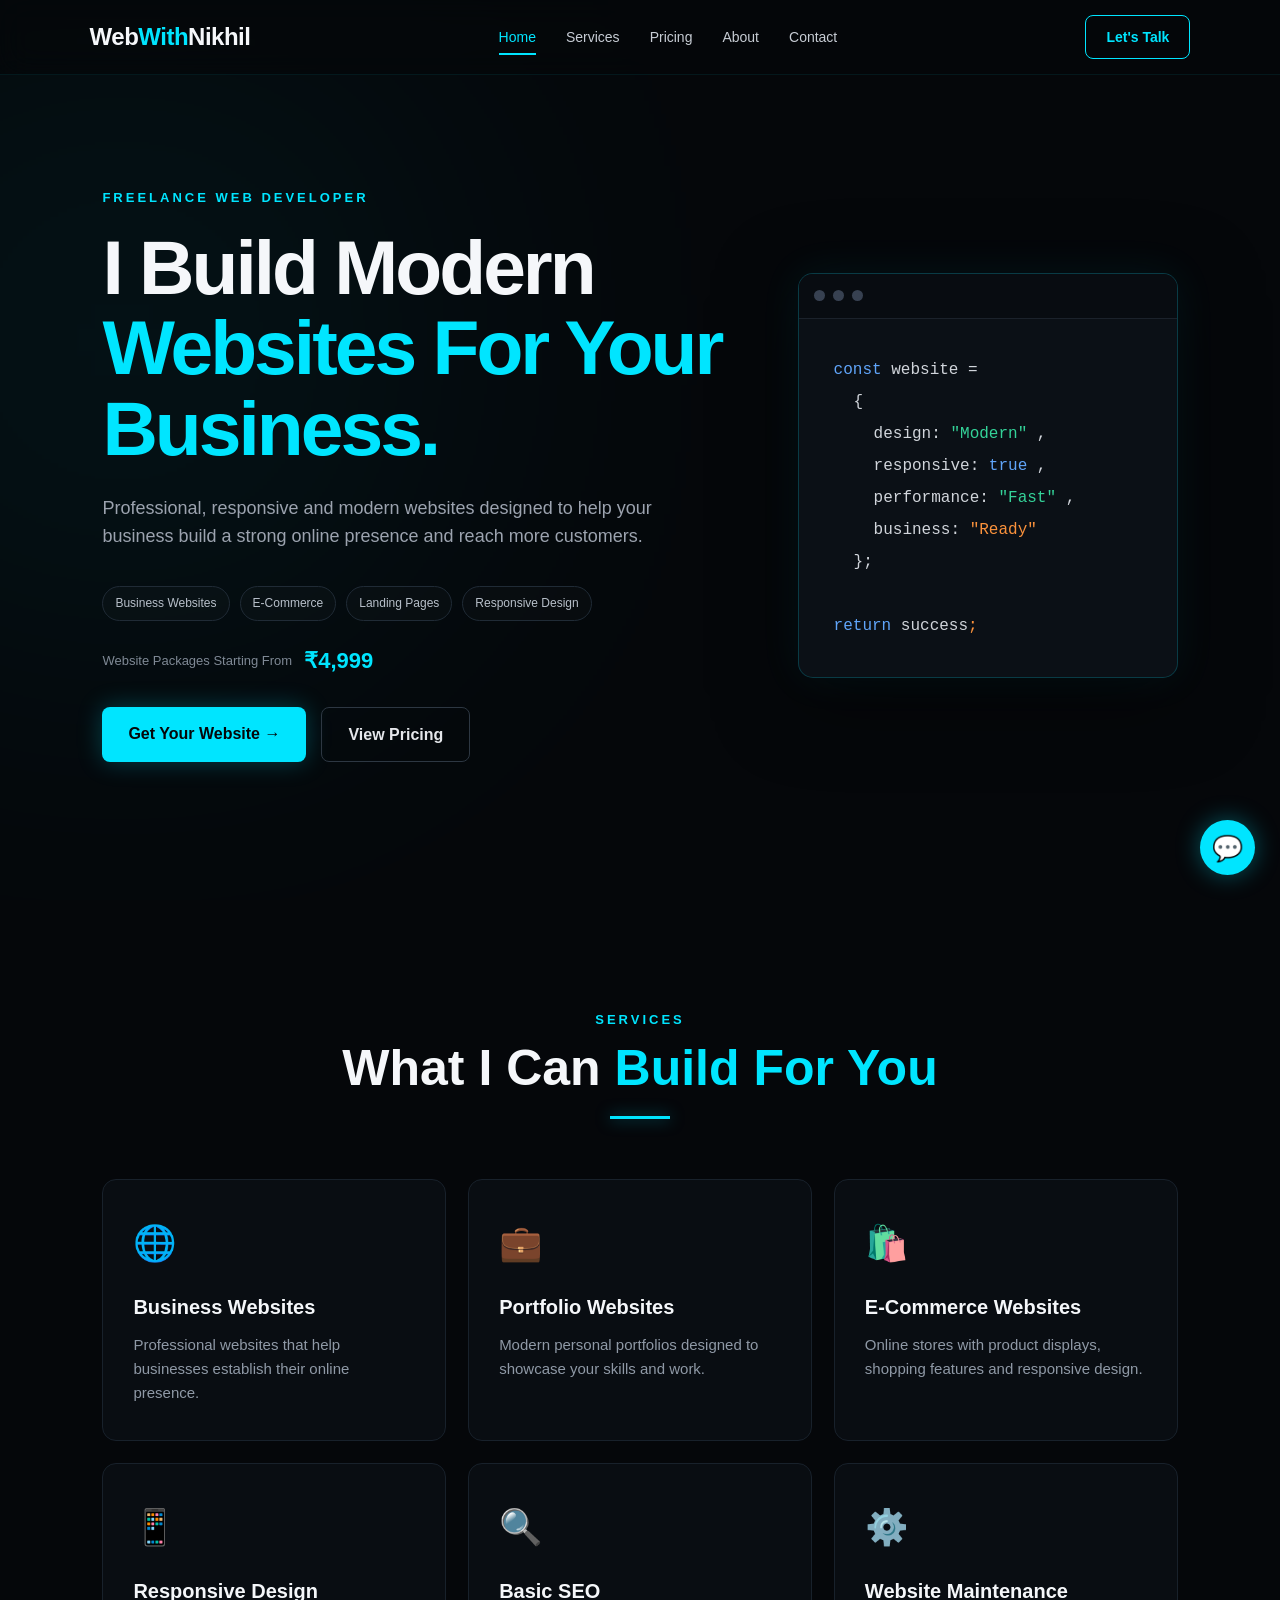
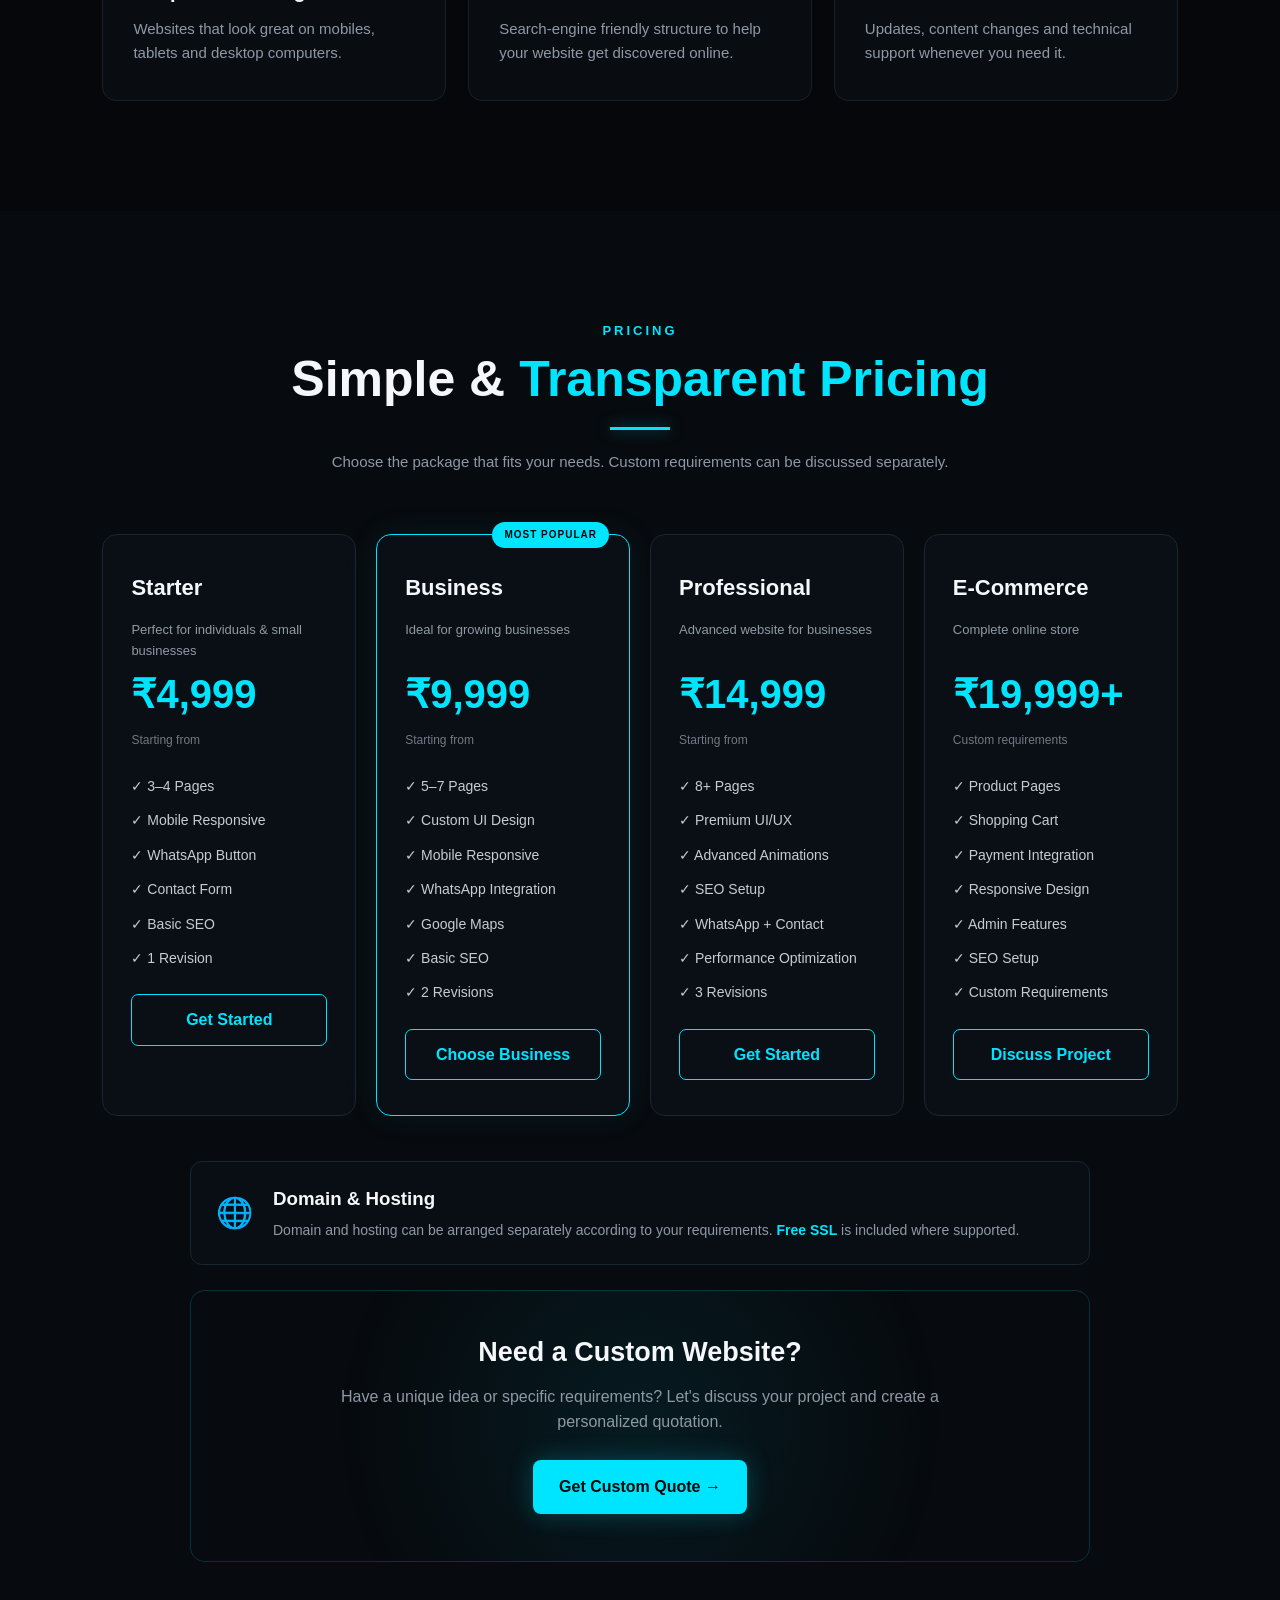
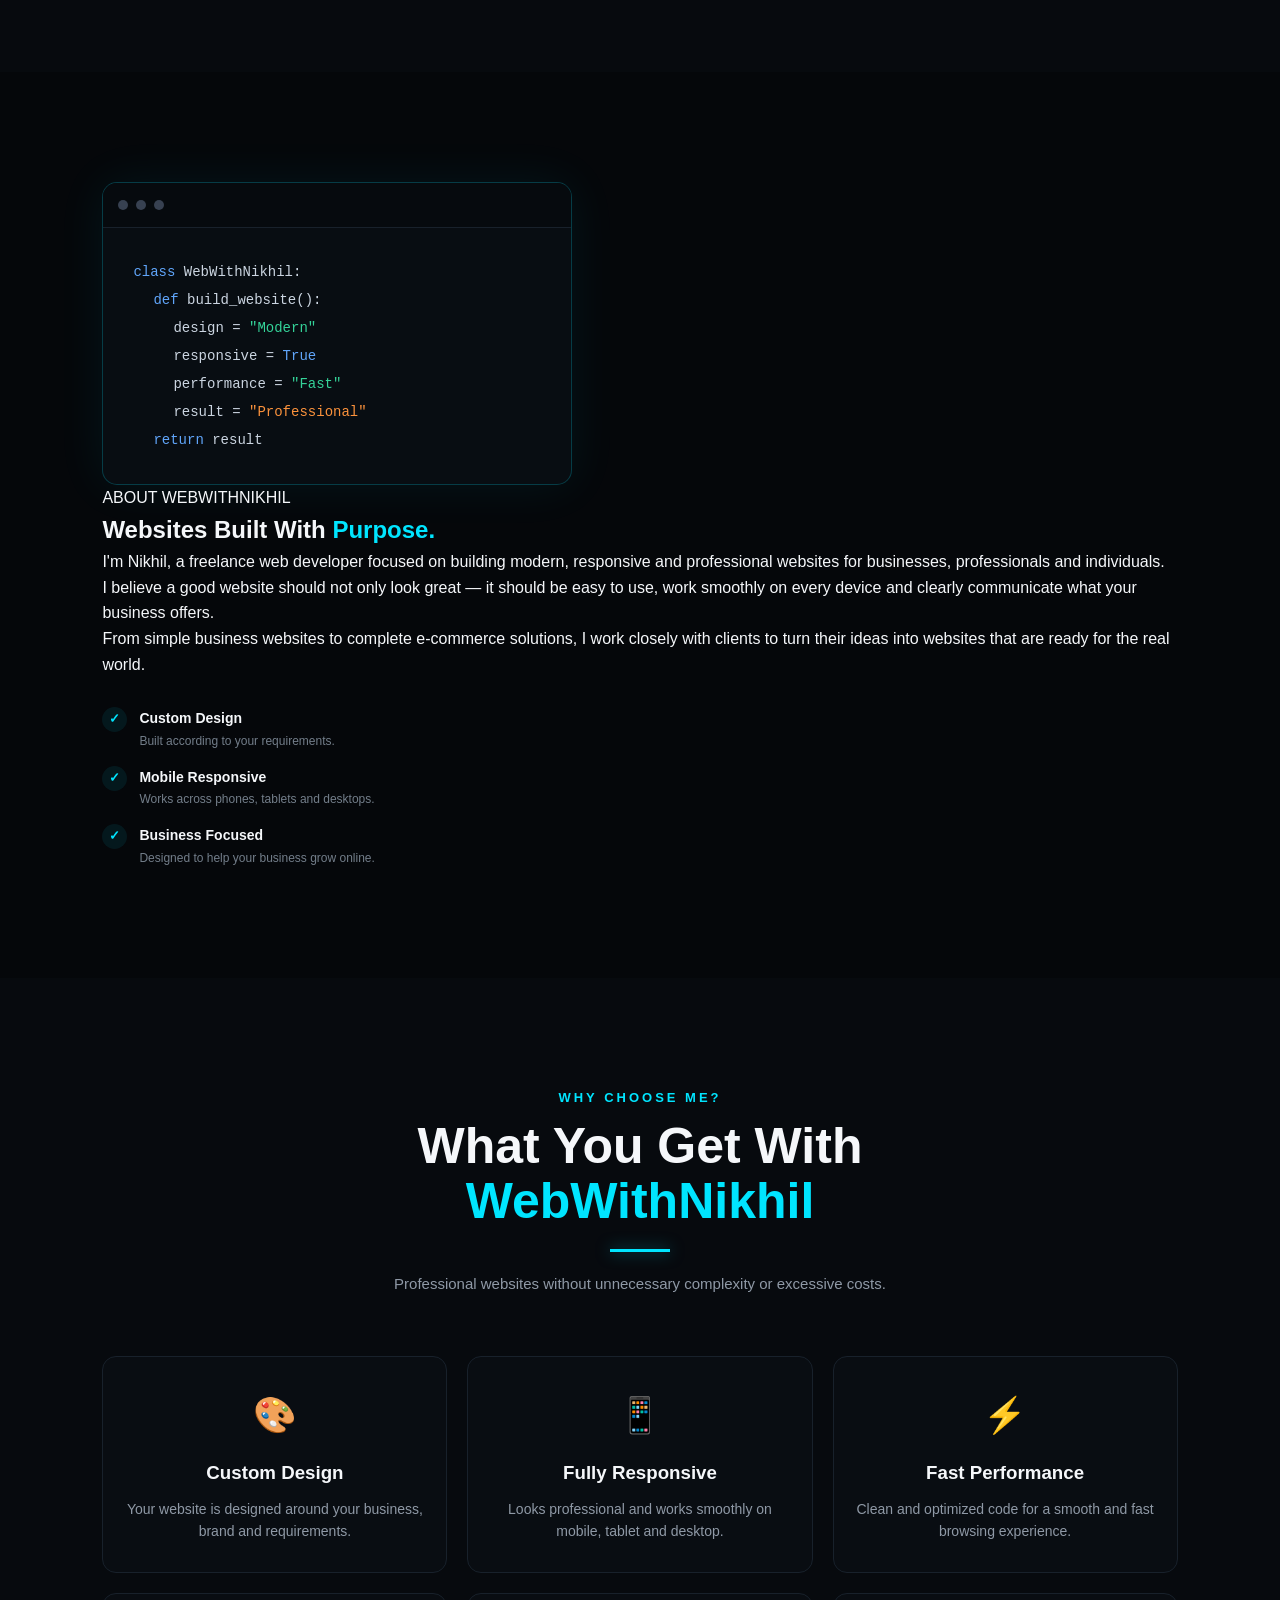
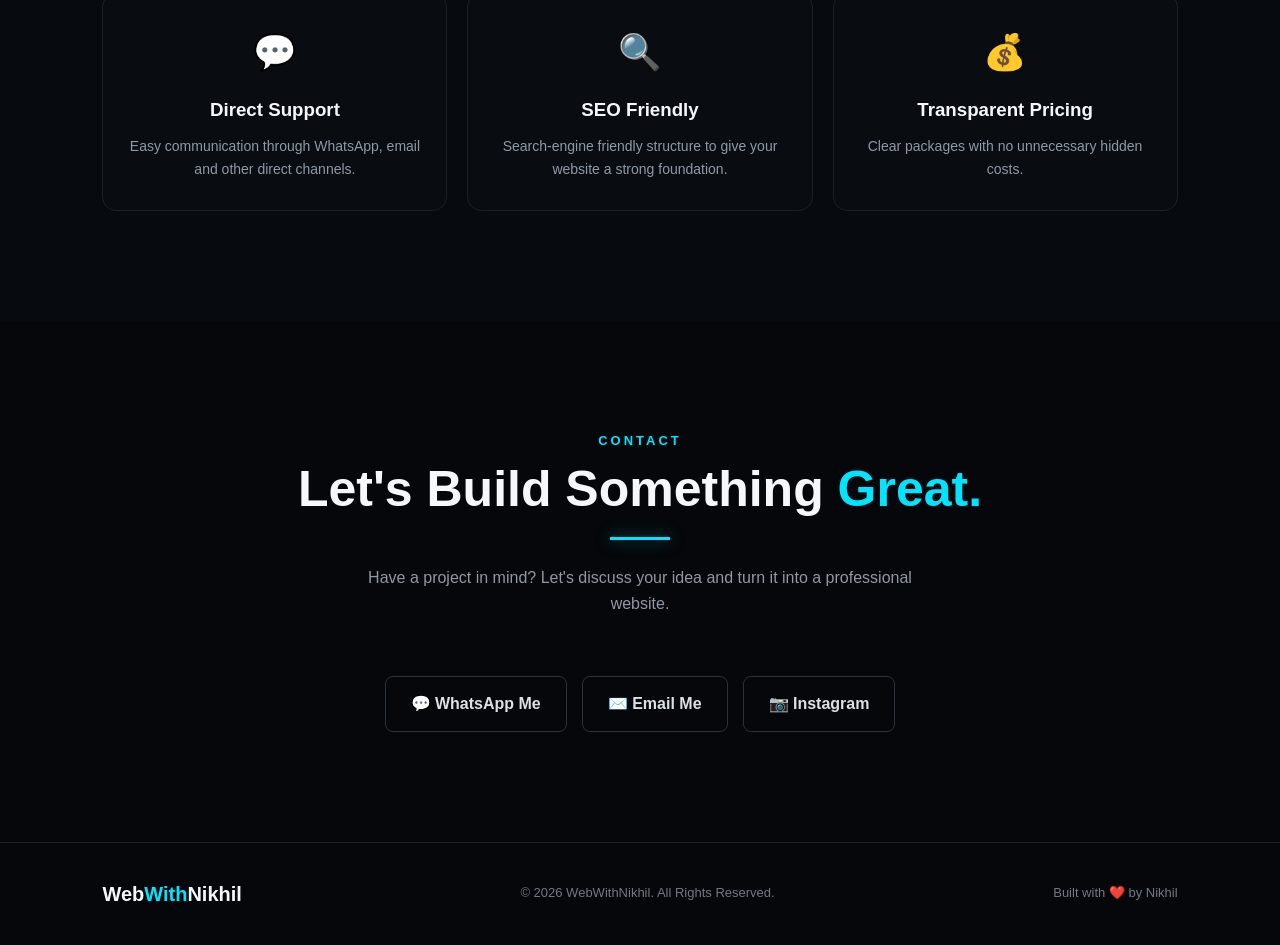
==== WebWithNikhil/index.html @ e2d51fa3 "Add files via upload" ====
<!DOCTYPE html>
<html lang="en">
<head>
    <meta charset="UTF-8">

    <meta name="viewport" content="width=device-width, initial-scale=1.0">

    <meta name="description"
        content="WebWithNikhil - Professional website development services. Modern business websites, landing pages, responsive websites and e-commerce solutions starting from ₹4,999.">

    <meta name="keywords"
        content="WebWithNikhil, web developer, website developer, freelance web developer, website development, business website, responsive website, e-commerce website, landing page">

    <meta name="author" content="Nikhil">

    <meta name="robots" content="index, follow">

    <meta property="og:title"
        content="WebWithNikhil | Professional Website Developer">

    <meta property="og:description"
        content="Modern, responsive and professional websites for businesses and individuals.">

    <meta property="og:type"
        content="website">

    <title>
        WebWithNikhil | Professional Website Developer
    </title>

    <link rel="icon" type="image/png" href="favicon.png">

    <link rel="stylesheet" href="style.css">

</head>

<body>
    <!-- ================= PAGE LOADER ================= -->

    <div class="page-loader" id="pageLoader">

        <div class="loader-content">

            <div class="loader-logo">
                Web<span>With</span>Nikhil
            </div>

            <div class="loader-line">
                <div></div>
            </div>

            <p>
                Building your digital presence...
            </p>

        </div>

    </div>

    <!-- ================= NAVBAR ================= -->

    <header class="navbar">

    <div class="logo">
        Web<span>With</span>Nikhil
    </div>

    <nav>
        <a href="#home">Home</a>
        <a href="#services">Services</a>
        <a href="#pricing">Pricing</a>
        <a href="#about">About</a>
        <a href="#contact">Contact</a>
    </nav>

    <a href="#contact" class="nav-btn">
        Let's Talk
    </a>

    <button class="menu-toggle" id="menuToggle" aria-label="Open Menu">
        ☰
    </button>

</header>


<!-- ================= HOME ================= -->

<section id="home" class="hero">

    <div class="hero-content">

        <p class="small-title">
            FREELANCE WEB DEVELOPER
        </p>

        <h1>
            I Build Modern
            <span>Websites For Your Business.</span>
        </h1>

        <p class="hero-text">
            Professional, responsive and modern websites
            designed to help your business build a strong
            online presence and reach more customers.
        </p>

        <div class="hero-services">

            <span>Business Websites</span>
            <span>E-Commerce</span>
            <span>Landing Pages</span>
            <span>Responsive Design</span>

        </div>

        <div class="hero-price">

            <span>Website Packages Starting From</span>

            <strong>₹4,999</strong>

        </div>

        <div class="hero-buttons">

            <a href="#contact" class="primary-btn">
                Get Your Website →
            </a>

            <a href="#pricing" class="secondary-btn">
                View Pricing
            </a>

        </div>

    </div>


    <!-- Developer Visual -->

    <div class="developer-card">

        <div class="code-header">

            <span></span>
            <span></span>
            <span></span>

        </div>

        <div class="code-content">

            <p>
                <span class="code-blue">const</span>
                website =
            </p>

            <p class="indent">
                {
            </p>

            <p class="indent-2">
                design:
                <span class="code-green">
                    "Modern"
                </span>,
            </p>

            <p class="indent-2">
                responsive:
                <span class="code-blue">
                    true
                </span>,
            </p>

            <p class="indent-2">
                performance:
                <span class="code-green">
                    "Fast"
                </span>,
            </p>

            <p class="indent-2">
                business:
                <span class="code-orange">
                    "Ready"
                </span>
            </p>

            <p class="indent">
                };
            </p>

            <br>

            <p>
                <span class="code-blue">return</span>
                success<span class="code-orange">;</span>
            </p>

        </div>

    </div>

</section>


    <!-- ================= SERVICES ================= -->

    <section id="services" class="section">

        <div class="section-heading">

            <p>SERVICES</p>

            <h2>
                What I Can <span>Build For You</span>
            </h2>

            <div class="line"></div>

        </div>


        <div class="services-grid">

            <div class="service-card">

                <div class="service-icon">🌐</div>

                <h3>Business Websites</h3>

                <p>
                    Professional websites that help
                    businesses establish their online presence.
                </p>

            </div>


            <div class="service-card">

                <div class="service-icon">💼</div>

                <h3>Portfolio Websites</h3>

                <p>
                    Modern personal portfolios designed
                    to showcase your skills and work.
                </p>

            </div>


            <div class="service-card">

                <div class="service-icon">🛍️</div>

                <h3>E-Commerce Websites</h3>

                <p>
                    Online stores with product displays,
                    shopping features and responsive design.
                </p>

            </div>


            <div class="service-card">

                <div class="service-icon">📱</div>

                <h3>Responsive Design</h3>

                <p>
                    Websites that look great on mobiles,
                    tablets and desktop computers.
                </p>

            </div>


            <div class="service-card">

                <div class="service-icon">🔍</div>

                <h3>Basic SEO</h3>

                <p>
                    Search-engine friendly structure to
                    help your website get discovered online.
                </p>

            </div>


            <div class="service-card">

                <div class="service-icon">⚙️</div>

                <h3>Website Maintenance</h3>

                <p>
                    Updates, content changes and technical
                    support whenever you need it.
                </p>

            </div>

        </div>

    </section>


<!-- ================= PRICING ================= -->

<section id="pricing" class="section pricing-section">

    <div class="section-heading">

        <p>PRICING</p>

        <h2>
            Simple & <span>Transparent Pricing</span>
        </h2>

        <div class="line"></div>

        <p class="pricing-intro">
            Choose the package that fits your needs.
            Custom requirements can be discussed separately.
        </p>

    </div>


    <div class="pricing-grid">


        <!-- STARTER -->

        <div class="price-card">

            <h3>Starter</h3>

            <p class="price-tag">
                Perfect for individuals & small businesses
            </p>

            <div class="price">
                ₹4,999
            </div>

            <p class="starting">
                Starting from
            </p>

            <ul>
                <li>✓ 3–4 Pages</li>
                <li>✓ Mobile Responsive</li>
                <li>✓ WhatsApp Button</li>
                <li>✓ Contact Form</li>
                <li>✓ Basic SEO</li>
                <li>✓ 1 Revision</li>
            </ul>

            <a href="#contact" class="price-btn">
                Get Started
            </a>

        </div>


        <!-- BUSINESS -->

        <div class="price-card popular">

            <div class="popular-label">
                MOST POPULAR
            </div>

            <h3>Business</h3>

            <p class="price-tag">
                Ideal for growing businesses
            </p>

            <div class="price">
                ₹9,999
            </div>

            <p class="starting">
                Starting from
            </p>

            <ul>
                <li>✓ 5–7 Pages</li>
                <li>✓ Custom UI Design</li>
                <li>✓ Mobile Responsive</li>
                <li>✓ WhatsApp Integration</li>
                <li>✓ Google Maps</li>
                <li>✓ Basic SEO</li>
                <li>✓ 2 Revisions</li>
            </ul>

            <a href="#contact" class="price-btn">
                Choose Business
            </a>

        </div>


        <!-- PROFESSIONAL -->

        <div class="price-card">

            <h3>Professional</h3>

            <p class="price-tag">
                Advanced website for businesses
            </p>

            <div class="price">
                ₹14,999
            </div>

            <p class="starting">
                Starting from
            </p>

            <ul>
                <li>✓ 8+ Pages</li>
                <li>✓ Premium UI/UX</li>
                <li>✓ Advanced Animations</li>
                <li>✓ SEO Setup</li>
                <li>✓ WhatsApp + Contact</li>
                <li>✓ Performance Optimization</li>
                <li>✓ 3 Revisions</li>
            </ul>

            <a href="#contact" class="price-btn">
                Get Started
            </a>

        </div>


        <!-- E-COMMERCE -->

        <div class="price-card">

            <h3>E-Commerce</h3>

            <p class="price-tag">
                Complete online store
            </p>

            <div class="price">
                ₹19,999+
            </div>

            <p class="starting">
                Custom requirements
            </p>

            <ul>
                <li>✓ Product Pages</li>
                <li>✓ Shopping Cart</li>
                <li>✓ Payment Integration</li>
                <li>✓ Responsive Design</li>
                <li>✓ Admin Features</li>
                <li>✓ SEO Setup</li>
                <li>✓ Custom Requirements</li>
            </ul>

            <a href="#contact" class="price-btn">
                Discuss Project
            </a>

        </div>

    </div>


    <!-- DOMAIN & HOSTING -->

    <div class="pricing-note">

        <div class="pricing-note-icon">
            🌐
        </div>

        <div>

            <h3>Domain & Hosting</h3>

            <p>
                Domain and hosting can be arranged separately
                according to your requirements.
                <strong>Free SSL</strong> is included where supported.
            </p>

        </div>

    </div>


    <!-- CUSTOM PROJECT -->

    <div class="custom-pricing">

        <h3>
            Need a Custom Website?
        </h3>

        <p>
            Have a unique idea or specific requirements?
            Let's discuss your project and create a
            personalized quotation.
        </p>

        <a href="#contact" class="primary-btn">
            Get Custom Quote →
        </a>

    </div>

</section>

    <!-- ================= ABOUT ================= -->

<section id="about" class="section about-section">

    <div class="about-visual">

        <div class="about-code">

            <div class="about-code-top">
                <span></span>
                <span></span>
                <span></span>
            </div>

            <div class="about-code-body">

                <p>
                    <span class="code-blue">class</span>
                    WebWithNikhil:
                </p>

                <p class="indent">
                    <span class="code-blue">def</span>
                    build_website():
                </p>

                <p class="indent-2">
                    design =
                    <span class="code-green">
                        "Modern"
                    </span>
                </p>

                <p class="indent-2">
                    responsive =
                    <span class="code-blue">
                        True
                    </span>
                </p>

                <p class="indent-2">
                    performance =
                    <span class="code-green">
                        "Fast"
                    </span>
                </p>

                <p class="indent-2">
                    result =
                    <span class="code-orange">
                        "Professional"
                    </span>
                </p>

                <p class="indent">
                    <span class="code-blue">return</span>
                    result
                </p>

            </div>

        </div>

    </div>


    <div class="about-content">

        <p class="section-label">
            ABOUT WEBWITHNIKHIL
        </p>

        <h2>
            Websites Built With
            <span>Purpose.</span>
        </h2>

        <p>
            I'm Nikhil, a freelance web developer focused on
            building modern, responsive and professional
            websites for businesses, professionals and
            individuals.
        </p>

        <p>
            I believe a good website should not only look
            great — it should be easy to use, work smoothly
            on every device and clearly communicate what
            your business offers.
        </p>

        <p>
            From simple business websites to complete
            e-commerce solutions, I work closely with clients
            to turn their ideas into websites that are ready
            for the real world.
        </p>


        <div class="about-highlights">

            <div class="highlight-item">
                <span>✓</span>
                <div>
                    <strong>Custom Design</strong>
                    <p>Built according to your requirements.</p>
                </div>
            </div>

            <div class="highlight-item">
                <span>✓</span>
                <div>
                    <strong>Mobile Responsive</strong>
                    <p>Works across phones, tablets and desktops.</p>
                </div>
            </div>

            <div class="highlight-item">
                <span>✓</span>
                <div>
                    <strong>Business Focused</strong>
                    <p>Designed to help your business grow online.</p>
                </div>
            </div>

        </div>

    </div>

</section>


<!-- ================= WHY CHOOSE ME ================= -->

<section class="section why-section">

    <div class="section-heading">

        <p>WHY CHOOSE ME?</p>

        <h2>
            What You Get With
            <span>WebWithNikhil</span>
        </h2>

        <div class="line"></div>

        <p class="pricing-intro">
            Professional websites without unnecessary
            complexity or excessive costs.
        </p>

    </div>


    <div class="why-grid">

        <div class="why-card">

            <span>🎨</span>

            <h3>Custom Design</h3>

            <p>
                Your website is designed around your
                business, brand and requirements.
            </p>

        </div>


        <div class="why-card">

            <span>📱</span>

            <h3>Fully Responsive</h3>

            <p>
                Looks professional and works smoothly
                on mobile, tablet and desktop.
            </p>

        </div>


        <div class="why-card">

            <span>⚡</span>

            <h3>Fast Performance</h3>

            <p>
                Clean and optimized code for a smooth
                and fast browsing experience.
            </p>

        </div>


        <div class="why-card">

            <span>💬</span>

            <h3>Direct Support</h3>

            <p>
                Easy communication through WhatsApp,
                email and other direct channels.
            </p>

        </div>


        <div class="why-card">

            <span>🔍</span>

            <h3>SEO Friendly</h3>

            <p>
                Search-engine friendly structure to
                give your website a strong foundation.
            </p>

        </div>


        <div class="why-card">

            <span>💰</span>

            <h3>Transparent Pricing</h3>

            <p>
                Clear packages with no unnecessary
                hidden costs.
            </p>

        </div>

    </div>

</section>

    <!-- ================= CONTACT ================= -->

    <section id="contact" class="section contact-section">

        <div class="section-heading">

            <p>CONTACT</p>

            <h2>
                Let's Build Something
                <span>Great.</span>
            </h2>

            <div class="line"></div>

            <p class="contact-description">
                Have a project in mind? Let's discuss your idea
                and turn it into a professional website.
            </p>

        </div>


        <div class="contact-buttons">

            <a href="https://wa.me/918660714142?text=Hello%20Nikhil%2C%20I%27m%20interested%20in%20getting%20a%20website.%20I%20would%20like%20to%20discuss%20my%20requirements."
               class="contact-btn whatsapp" 
               target="_blank" 
               rel="noopener noreferrer">
                💬 WhatsApp Me
            </a>

            <a href="mailto:nikilv142@gmail.com" class="contact-btn">
                ✉️ Email Me
            </a>

            <a href="https://instagram.com/im_nikhil_vaishnav_003"
               class="contact-btn"
               target="_blank"
               rel="noopener noreferrer">
                📷 Instagram
            </a>

        </div>

    </section>


    <!-- ================= FOOTER ================= -->

    <footer>

        <div class="footer-logo">
            Web<span>With</span>Nikhil
        </div>

        <p>
            © 2026 WebWithNikhil. All Rights Reserved.
        </p>

        <p>
            Built with ❤️ by Nikhil
        </p>

    </footer>


    <script src="script.js"></script>
    <!-- ================= FLOATING WHATSAPP ================= -->

    <a
        href="https://wa.me/918660714142"
        class="floating-whatsapp"
        target="_blank"
        rel="noopener noreferrer"
        aria-label="Chat on WhatsApp"
    >
        💬
    </a>

    <!-- ================= SCROLL TO TOP ================= -->

    <button
        id="scrollTop"
        class="scroll-top"
        aria-label="Scroll to top"
    >
        ↑
    </button>

</body>
</html>
---- WebWithNikhil/style.css ----
/* =========================
   RESET
========================= */

* {
    margin: 0;
    padding: 0;
    box-sizing: border-box;
}

html {
    scroll-behavior: smooth;
}

body {
    font-family: "Segoe UI", Arial, sans-serif;
    background: #05070a;
    color: #f5f7fa;
    line-height: 1.6;
    overflow-x: hidden;
}

a {
    text-decoration: none;
    color: inherit;
}

span {
    color: #00e5ff;
}


/* =========================
   NAVBAR
========================= */

.navbar {
    position: fixed;
    top: 0;
    left: 0;
    width: 100%;
    height: 75px;

    display: flex;
    align-items: center;
    justify-content: space-between;

    padding: 0 7%;

    background: rgba(5, 7, 10, 0.75);
    backdrop-filter: blur(15px);

    border-bottom: 1px solid rgba(0, 229, 255, 0.08);

    z-index: 1000;
}

.logo {
    font-size: 24px;
    font-weight: 800;
    letter-spacing: -0.5px;
}

.logo span {
    color: #00e5ff;
}

.navbar nav {
    display: flex;
    gap: 30px;
}

.navbar nav a {
    position: relative;
    font-size: 14px;
    color: #c7ccd4;
    transition: 0.3s ease;
}

.navbar nav a:hover {
    color: #00e5ff;
}

.navbar nav a::after {
    content: "";
    position: absolute;
    left: 0;
    bottom: -7px;
    width: 0;
    height: 2px;
    background: #00e5ff;
    transition: 0.3s ease;
}

.navbar nav a:hover::after {
    width: 100%;
}

.nav-btn {
    padding: 10px 20px;

    border: 1px solid #00e5ff;
    border-radius: 8px;

    color: #00e5ff;

    font-size: 14px;
    font-weight: 600;

    transition: 0.3s ease;
}

.nav-btn:hover {
    background: #00e5ff;
    color: #05070a;

    box-shadow: 0 0 25px rgba(0, 229, 255, 0.4);
}


/* =========================
   HERO
========================= */

.hero {
    min-height: 100vh;

    display: flex;
    align-items: center;
    justify-content: space-between;

    gap: 60px;

    padding: 130px 8% 80px;

    position: relative;

    overflow: hidden;
}

.hero::before {
    content: "";

    position: absolute;

    width: 500px;
    height: 500px;

    background: #00e5ff;

    filter: blur(180px);

    opacity: 0.08;

    top: 10%;
    left: -10%;
}

.hero-content {
    max-width: 650px;

    position: relative;
    z-index: 2;

    animation: heroText 1s ease forwards;
}

.small-title {
    color: #00e5ff;

    font-size: 13px;
    font-weight: 700;

    letter-spacing: 3px;

    margin-bottom: 18px;
}

.hero h1 {
    font-size: clamp(45px, 6vw, 78px);

    line-height: 1.05;

    font-weight: 800;

    letter-spacing: -3px;

    margin-bottom: 25px;
}

.hero h1 span {
    display: block;
}

.hero-text {
    color: #9ca3af;

    font-size: 18px;

    max-width: 580px;

    margin-bottom: 35px;
}

.hero-buttons {
    display: flex;
    gap: 15px;
    flex-wrap: wrap;
}

.primary-btn,
.secondary-btn {
    padding: 14px 26px;

    border-radius: 8px;

    font-weight: 700;

    transition: 0.3s ease;
}

.primary-btn {
    background: #00e5ff;
    color: #05070a;

    box-shadow: 0 0 25px rgba(0, 229, 255, 0.25);
}

.primary-btn:hover {
    transform: translateY(-3px);

    box-shadow: 0 0 35px rgba(0, 229, 255, 0.5);
}

.secondary-btn {
    border: 1px solid #2d3742;

    color: #e5e7eb;
}

.secondary-btn:hover {
    border-color: #00e5ff;
    color: #00e5ff;

    transform: translateY(-3px);
}


/* =========================
   DEVELOPER CARD
========================= */

.developer-card {
    width: 450px;
    min-width: 380px;

    background: #0b1016;

    border: 1px solid rgba(0, 229, 255, 0.2);

    border-radius: 15px;

    overflow: hidden;

    box-shadow:
        0 20px 80px rgba(0, 0, 0, 0.5),
        0 0 40px rgba(0, 229, 255, 0.08);

    animation: floating 4s ease-in-out infinite;
}

.code-header {
    height: 45px;

    display: flex;
    align-items: center;

    gap: 8px;

    padding: 0 15px;

    background: #080c11;

    border-bottom: 1px solid #1b222b;
}

.code-header span {
    width: 11px;
    height: 11px;

    border-radius: 50%;

    background: #374151;
}

.code-content {
    padding: 35px;

    font-family: Consolas, monospace;

    font-size: 16px;

    color: #d1d5db;

    line-height: 2;
}

.code-blue {
    color: #60a5fa;
}

.code-green {
    color: #34d399;
}

.code-orange {
    color: #fb923c;
}

.indent {
    padding-left: 20px;
}

.indent-2 {
    padding-left: 40px;
}


/* =========================
   SECTIONS
========================= */

.section {
    padding: 110px 8%;
}

.section-heading {
    text-align: center;

    max-width: 750px;

    margin: 0 auto 60px;
}

.section-heading > p:first-child {
    color: #00e5ff;

    font-size: 13px;

    font-weight: 700;

    letter-spacing: 3px;

    margin-bottom: 10px;
}

.section-heading h2 {
    font-size: clamp(32px, 5vw, 50px);

    line-height: 1.1;

    margin-bottom: 20px;
}

.line {
    width: 60px;
    height: 3px;

    background: #00e5ff;

    margin: auto;

    box-shadow: 0 0 15px rgba(0, 229, 255, 0.5);
}


/* =========================
   SERVICES
========================= */

.services-grid {
    display: grid;

    grid-template-columns: repeat(3, 1fr);

    gap: 22px;

    max-width: 1200px;

    margin: auto;
}

.service-card {
    padding: 35px 30px;

    background: #090d12;

    border: 1px solid #18212b;

    border-radius: 14px;

    transition: 0.4s ease;

    position: relative;

    overflow: hidden;
}

.service-card::before {
    content: "";

    position: absolute;

    top: 0;
    left: 0;

    width: 100%;
    height: 2px;

    background: #00e5ff;

    transform: scaleX(0);

    transform-origin: left;

    transition: 0.4s ease;
}

.service-card:hover {
    transform: translateY(-8px);

    border-color: rgba(0, 229, 255, 0.35);

    box-shadow: 0 20px 50px rgba(0, 0, 0, 0.35);
}

.service-card:hover::before {
    transform: scaleX(1);
}

.service-icon {
    font-size: 35px;

    margin-bottom: 20px;
}

.service-card h3 {
    font-size: 20px;

    margin-bottom: 10px;
}

.service-card p {
    color: #8f99a6;

    font-size: 15px;
}


/* =========================
   PRICING
========================= */

.pricing-section {
    background: #070a0e;
}

.pricing-grid {
    max-width: 1250px;

    margin: auto;

    display: grid;

    grid-template-columns: repeat(4, 1fr);

    gap: 20px;
}

.price-card {
    background: #0a0f15;

    border: 1px solid #1b2631;

    border-radius: 15px;

    padding: 35px 28px;

    position: relative;

    transition: 0.4s ease;
}

.price-card:hover {
    transform: translateY(-8px);

    border-color: rgba(0, 229, 255, 0.4);

    box-shadow: 0 20px 50px rgba(0, 0, 0, 0.35);
}

.price-card h3 {
    font-size: 22px;

    margin-bottom: 15px;
}

.price {
    font-size: 40px;

    font-weight: 800;

    color: #00e5ff;

    margin-bottom: 10px;
}

.price-description {
    color: #8f99a6;

    font-size: 14px;

    min-height: 65px;
}

.price-card ul {
    list-style: none;

    margin: 25px 0;
}

.price-card li {
    color: #c6ccd4;

    font-size: 14px;

    margin-bottom: 12px;
}

.price-btn {
    display: block;

    text-align: center;

    padding: 12px;

    border: 1px solid #00e5ff;

    border-radius: 7px;

    color: #00e5ff;

    font-weight: 700;

    transition: 0.3s ease;
}

.price-btn:hover {
    background: #00e5ff;

    color: #05070a;
}

.popular {
    border-color: #00e5ff;

    transform: translateY(-10px);

    box-shadow: 0 0 35px rgba(0, 229, 255, 0.08);
}

.popular:hover {
    transform: translateY(-15px);
}

.popular-label {
    position: absolute;

    top: 0;
    right: 20px;

    transform: translateY(-50%);

    padding: 5px 12px;

    background: #00e5ff;

    color: #05070a;

    font-size: 10px;

    font-weight: 800;

    border-radius: 20px;

    letter-spacing: 1px;
}

/* =========================
   ABOUT UPGRADE
========================= */

.about-code {
    padding: 0;

    width: 100%;
    max-width: 470px;

    overflow: hidden;

    border: 1px solid rgba(0, 229, 255, 0.22);

    border-radius: 15px;

    background: #080d12;

    box-shadow:
        0 0 50px rgba(0, 229, 255, 0.07);

    animation: floating 4s ease-in-out infinite;
}

.about-code-top {
    height: 45px;

    display: flex;

    align-items: center;

    gap: 8px;

    padding: 0 15px;

    background: #060a0e;

    border-bottom: 1px solid #18212b;
}

.about-code-top span {
    width: 10px;
    height: 10px;

    border-radius: 50%;

    background: #374151;
}

.about-code-body {
    padding: 30px;

    font-family: Consolas, monospace;

    font-size: 14px;

    color: #cbd5e1;

    line-height: 2;
}

.about-highlights {
    display: flex;

    flex-direction: column;

    gap: 15px;

    margin-top: 30px;
}

.highlight-item {
    display: flex;

    align-items: flex-start;

    gap: 12px;
}

.highlight-item > span {
    width: 25px;
    height: 25px;

    display: flex;

    align-items: center;
    justify-content: center;

    flex-shrink: 0;

    border-radius: 50%;

    background: rgba(0, 229, 255, 0.08);

    color: #00e5ff;

    font-size: 13px;

    font-weight: 800;
}

.highlight-item strong {
    display: block;

    font-size: 14px;

    margin-bottom: 2px;
}

.highlight-item p {
    color: #737e8a;

    font-size: 12px;
}

/* =========================
   WHY CHOOSE ME
========================= */

.why-section {
    background: #070a0e;
}

.why-grid {
    max-width: 1100px;

    margin: auto;

    display: grid;

    grid-template-columns: repeat(3, 1fr);

    gap: 20px;
}

.why-card {
    text-align: center;

    padding: 30px 20px;

    border: 1px solid #18212b;

    border-radius: 14px;

    background: #090d12;

    transition: 0.3s ease;
}

.why-card:hover {
    transform: translateY(-6px);

    border-color: rgba(0, 229, 255, 0.35);
}

.why-card > span {
    display: block;

    font-size: 35px;

    margin-bottom: 15px;
}

.why-card h3 {
    margin-bottom: 10px;
}

.why-card p {
    color: #8f99a6;

    font-size: 14px;
}


/* =========================
   CONTACT
========================= */

.contact-section {
    text-align: center;
}

.contact-description {
    color: #8f99a6;

    max-width: 600px;

    margin: 25px auto 0;
}

.contact-buttons {
    display: flex;

    justify-content: center;

    gap: 15px;

    flex-wrap: wrap;

    margin-top: 40px;
}

.contact-btn {
    padding: 14px 25px;

    border: 1px solid #27323e;

    border-radius: 8px;

    color: #dce1e7;

    font-weight: 600;

    transition: 0.3s ease;
}

.contact-btn:hover {
    border-color: #00e5ff;

    color: #00e5ff;

    transform: translateY(-3px);
}

.contact-btn.whatsapp:hover {
    box-shadow: 0 0 25px rgba(0, 229, 255, 0.2);
}


/* =========================
   FOOTER
========================= */

footer {
    padding: 35px 8%;

    border-top: 1px solid #18212b;

    display: flex;

    align-items: center;

    justify-content: space-between;

    gap: 20px;

    flex-wrap: wrap;

    color: #707985;

    font-size: 13px;
}

.footer-logo {
    font-size: 20px;

    font-weight: 800;

    color: #f5f7fa;
}

.footer-logo span {
    color: #00e5ff;
}


/* =========================
   ANIMATIONS
========================= */

@keyframes heroText {

    from {
        opacity: 0;
        transform: translateY(30px);
    }

    to {
        opacity: 1;
        transform: translateY(0);
    }
}

@keyframes floating {

    0%,
    100% {
        transform: translateY(0);
    }

    50% {
        transform: translateY(-10px);
    }
}


/* =========================
   RESPONSIVE
========================= */

@media (max-width: 1100px) {

    .navbar {
        padding: 0 4%;
    }

    .hero {
        padding-left: 5%;
        padding-right: 5%;
    }

    .developer-card {
        width: 400px;
        min-width: 350px;
    }

    .pricing-grid {
        grid-template-columns: repeat(2, 1fr);
    }

    .why-grid {
        grid-template-columns: repeat(2, 1fr);
    }
}


@media (max-width: 850px) {

    .navbar nav {
        display: none;
    }

    .hero {
        flex-direction: column;

        text-align: center;

        padding-top: 130px;
    }

    .hero-content {
        max-width: 800px;
    }

    .hero-buttons {
        justify-content: center;
    }

    .developer-card {
        width: 100%;
        max-width: 500px;
        min-width: 0;
    }

    .services-grid {
        grid-template-columns: repeat(2, 1fr);
    }

    .portfolio-grid {
        grid-template-columns: 1fr;
        max-width: 600px;
    }

    .about-section {
        grid-template-columns: 1fr;

        gap: 40px;

        text-align: center;
    }

    .about-stats {
        justify-content: center;
    }
}


@media (max-width: 600px) {

    .navbar {
        height: 65px;
    }
    .pricing-note {
        align-items: flex-start;
    }

    .pricing-note-icon {
        font-size: 25px;
    }

    .custom-pricing {
        padding: 30px 20px;
    }

    .logo {
        font-size: 20px;
    }

    .nav-btn {
        padding: 8px 13px;

        font-size: 12px;
    }

    .hero {
        padding-top: 110px;
    }

    .hero h1 {
        font-size: 43px;

        letter-spacing: -2px;
    }

    .hero-text {
        font-size: 16px;
    }

    .developer-card {
        max-width: 100%;
    }

    .code-content {
        padding: 25px 15px;

        font-size: 13px;
    }

    .services-grid {
        grid-template-columns: 1fr;
    }

    .pricing-grid {
        grid-template-columns: 1fr;
    }

    .popular {
        transform: none;
    }

    .popular:hover {
        transform: translateY(-8px);
    }

    .why-grid {
        grid-template-columns: 1fr;
    }

    .section {
        padding: 80px 5%;
    }

    .about-stats {
        gap: 25px;
    }

    .about-code {
        font-size: 18px;
    }

    footer {
        justify-content: center;

        text-align: center;
    }
}
/* =========================
   JAVASCRIPT ANIMATIONS
========================= */

.reveal {
    opacity: 0;
    transform: translateY(40px);
    transition:
        opacity 0.8s ease,
        transform 0.8s ease;
}

.reveal.show {
    opacity: 1;
    transform: translateY(0);
}


/* Navbar Scroll */

.navbar.scrolled {
    background: rgba(5, 7, 10, 0.95);

    box-shadow:
        0 10px 30px rgba(0, 0, 0, 0.3);

    border-bottom-color:
        rgba(0, 229, 255, 0.15);
}


/* Active Navigation */

.navbar nav a.active {
    color: #00e5ff;
}

.navbar nav a.active::after {
    width: 100%;
}


/* Ripple */

.primary-btn,
.secondary-btn,
.nav-btn,
.price-btn,
.contact-btn {
    position: relative;
    overflow: hidden;
}

.ripple {
    position: absolute;

    width: 10px;
    height: 10px;

    background: rgba(255, 255, 255, 0.35);

    border-radius: 50%;

    transform: translate(-50%, -50%);

    animation: rippleEffect 0.6s linear;

    pointer-events: none;
}

@keyframes rippleEffect {

    from {
        width: 10px;
        height: 10px;
        opacity: 0.8;
    }

    to {
        width: 400px;
        height: 400px;
        opacity: 0;
    }

}


/* Mobile Animation Optimization */

@media (prefers-reduced-motion: reduce) {

    * {
        animation-duration: 0.01ms !important;
        transition-duration: 0.01ms !important;
    }

}
/* =========================
   MOBILE MENU BUTTON
========================= */

.menu-toggle {
    display: none;

    background: transparent;
    border: none;

    color: #00e5ff;

    font-size: 28px;

    cursor: pointer;

    padding: 5px;

    transition: 0.3s ease;
}

.menu-toggle:hover {
    transform: scale(1.1);
}


/* =========================
   MOBILE NAVIGATION
========================= */

@media (max-width: 850px) {

    .navbar {
        position: fixed;
    }

    .menu-toggle {
        display: block;

        order: 3;
    }

    .navbar nav {
        position: absolute;

        top: 75px;
        left: 5%;

        width: 90%;

        display: flex;

        flex-direction: column;

        gap: 0;

        padding: 10px;

        background: rgba(9, 13, 18, 0.98);

        border: 1px solid rgba(0, 229, 255, 0.15);

        border-radius: 12px;

        backdrop-filter: blur(20px);

        box-shadow:
            0 20px 50px rgba(0, 0, 0, 0.5);

        opacity: 0;

        visibility: hidden;

        transform: translateY(-15px);

        transition:
            opacity 0.3s ease,
            transform 0.3s ease,
            visibility 0.3s ease;
    }


    .navbar nav.active {
        opacity: 1;

        visibility: visible;

        transform: translateY(0);
    }


    .navbar nav a {
        padding: 15px;

        width: 100%;

        border-radius: 8px;

        font-size: 15px;
    }


    .navbar nav a:hover {
        background: rgba(0, 229, 255, 0.06);
    }


    .navbar nav a::after {
        display: none;
    }


    .nav-btn {
        display: none;
    }

}
/* =========================
   PRICING UPGRADE
========================= */

.pricing-intro {
    color: #8f99a6;
    margin-top: 20px;
    font-size: 15px;
}

.price-tag {
    color: #8f99a6;
    font-size: 13px;
    min-height: 42px;
}

.starting {
    color: #707985;
    font-size: 12px;
    margin-top: -5px;
}

.pricing-note {
    max-width: 900px;
    margin: 45px auto 25px;

    display: flex;
    align-items: center;
    gap: 20px;

    padding: 22px 25px;

    background: #090e14;

    border: 1px solid #182630;

    border-radius: 12px;
}

.pricing-note-icon {
    font-size: 30px;
}

.pricing-note h3 {
    margin-bottom: 5px;
}

.pricing-note p {
    color: #8f99a6;
    font-size: 14px;
}

.pricing-note strong {
    color: #00e5ff;
}

.custom-pricing {
    max-width: 900px;
    margin: 25px auto 0;

    padding: 40px 25px;

    text-align: center;

    background:
        radial-gradient(
            circle at center,
            rgba(0, 229, 255, 0.08),
            transparent 65%
        );

    border: 1px solid rgba(0, 229, 255, 0.18);

    border-radius: 15px;
}

.custom-pricing h3 {
    font-size: 27px;
    margin-bottom: 10px;
}

.custom-pricing p {
    color: #8f99a6;

    max-width: 600px;

    margin: 0 auto 25px;
}

.custom-pricing .primary-btn {
    display: inline-block;
}
/* =========================
   HERO UPGRADE
========================= */

.hero-services {
    display: flex;
    flex-wrap: wrap;
    gap: 10px;

    margin-bottom: 22px;
}

.hero-services span {
    color: #b8c0ca;

    font-size: 12px;

    padding: 7px 12px;

    border: 1px solid #202b36;

    border-radius: 20px;

    background: rgba(255, 255, 255, 0.02);

    transition: 0.3s ease;
}

.hero-services span:hover {
    color: #00e5ff;

    border-color: rgba(0, 229, 255, 0.4);

    transform: translateY(-2px);
}

.hero-price {
    display: flex;
    align-items: center;
    gap: 12px;

    margin-bottom: 28px;
}

.hero-price span {
    color: #7f8995;

    font-size: 13px;
}

.hero-price strong {
    color: #00e5ff;

    font-size: 22px;

    font-weight: 800;
}

@media (max-width: 850px) {

    .hero-services {
        justify-content: center;
    }

    .hero-price {
        justify-content: center;
    }

}
/* =========================
   PAGE LOADER
========================= */

.page-loader {
    position: fixed;

    inset: 0;

    z-index: 9999;

    display: flex;

    align-items: center;
    justify-content: center;

    background: #05070a;

    transition:
        opacity 0.6s ease,
        visibility 0.6s ease;
}

.page-loader.hide {
    opacity: 0;

    visibility: hidden;
}

.loader-content {
    width: 280px;

    text-align: center;
}

.loader-logo {
    font-size: 28px;

    font-weight: 800;

    margin-bottom: 25px;
}

.loader-logo span {
    color: #00e5ff;
}

.loader-line {
    width: 100%;

    height: 3px;

    overflow: hidden;

    background: #17202a;

    border-radius: 10px;
}

.loader-line div {
    width: 40%;

    height: 100%;

    background: #00e5ff;

    border-radius: 10px;

    animation: loaderMove 1.2s ease-in-out infinite;
}

.loader-content p {
    color: #68727e;

    font-size: 12px;

    margin-top: 15px;
}

@keyframes loaderMove {

    0% {
        transform: translateX(-100%);
    }

    50% {
        transform: translateX(150%);
    }

    100% {
        transform: translateX(300%);
    }

}


/* =========================
   FLOATING WHATSAPP
========================= */

.floating-whatsapp {
    position: fixed;

    right: 25px;
    bottom: 25px;

    width: 55px;
    height: 55px;

    display: flex;

    align-items: center;
    justify-content: center;

    background: #00e5ff;

    color: #05070a;

    border-radius: 50%;

    font-size: 25px;

    z-index: 900;

    box-shadow:
        0 0 25px rgba(0, 229, 255, 0.35);

    transition: 0.3s ease;
}

.floating-whatsapp:hover {
    transform: scale(1.12);

    box-shadow:
        0 0 40px rgba(0, 229, 255, 0.55);
}


/* =========================
   SCROLL TO TOP
========================= */

.scroll-top {
    position: fixed;

    right: 25px;
    bottom: 95px;

    width: 42px;
    height: 42px;

    display: flex;

    align-items: center;
    justify-content: center;

    background: #0b1117;

    border: 1px solid #273541;

    border-radius: 9px;

    color: #00e5ff;

    font-size: 20px;

    cursor: pointer;

    z-index: 900;

    opacity: 0;

    visibility: hidden;

    transform: translateY(15px);

    transition: 0.3s ease;
}

.scroll-top.show {
    opacity: 1;

    visibility: visible;

    transform: translateY(0);
}

.scroll-top:hover {
    border-color: #00e5ff;

    background: #101820;

    transform: translateY(-3px);
}


/* =========================
   MOBILE
========================= */

@media (max-width: 600px) {

    .floating-whatsapp {
        right: 18px;
        bottom: 18px;

        width: 50px;
        height: 50px;
    }

    .scroll-top {
        right: 18px;
        bottom: 80px;

        width: 38px;
        height: 38px;
    }

}
/* =========================
   404 ERROR PAGE
========================= */

.error-page {
    min-height: 100vh;

    display: flex;

    align-items: center;
    justify-content: center;

    text-align: center;

    padding: 30px;

    background:
        radial-gradient(
            circle at center,
            rgba(0, 229, 255, 0.07),
            transparent 55%
        );
}

.error-container {
    max-width: 600px;
}

.error-code {
    font-size: clamp(100px, 18vw, 190px);

    line-height: 1;

    font-weight: 900;

    color: #00e5ff;

    text-shadow:
        0 0 40px rgba(0, 229, 255, 0.25);

    margin-bottom: 15px;
}

.error-container h1 {
    font-size: 35px;

    margin-bottom: 12px;
}

.error-container p {
    color: #8f99a6;

    margin-bottom: 30px;
}
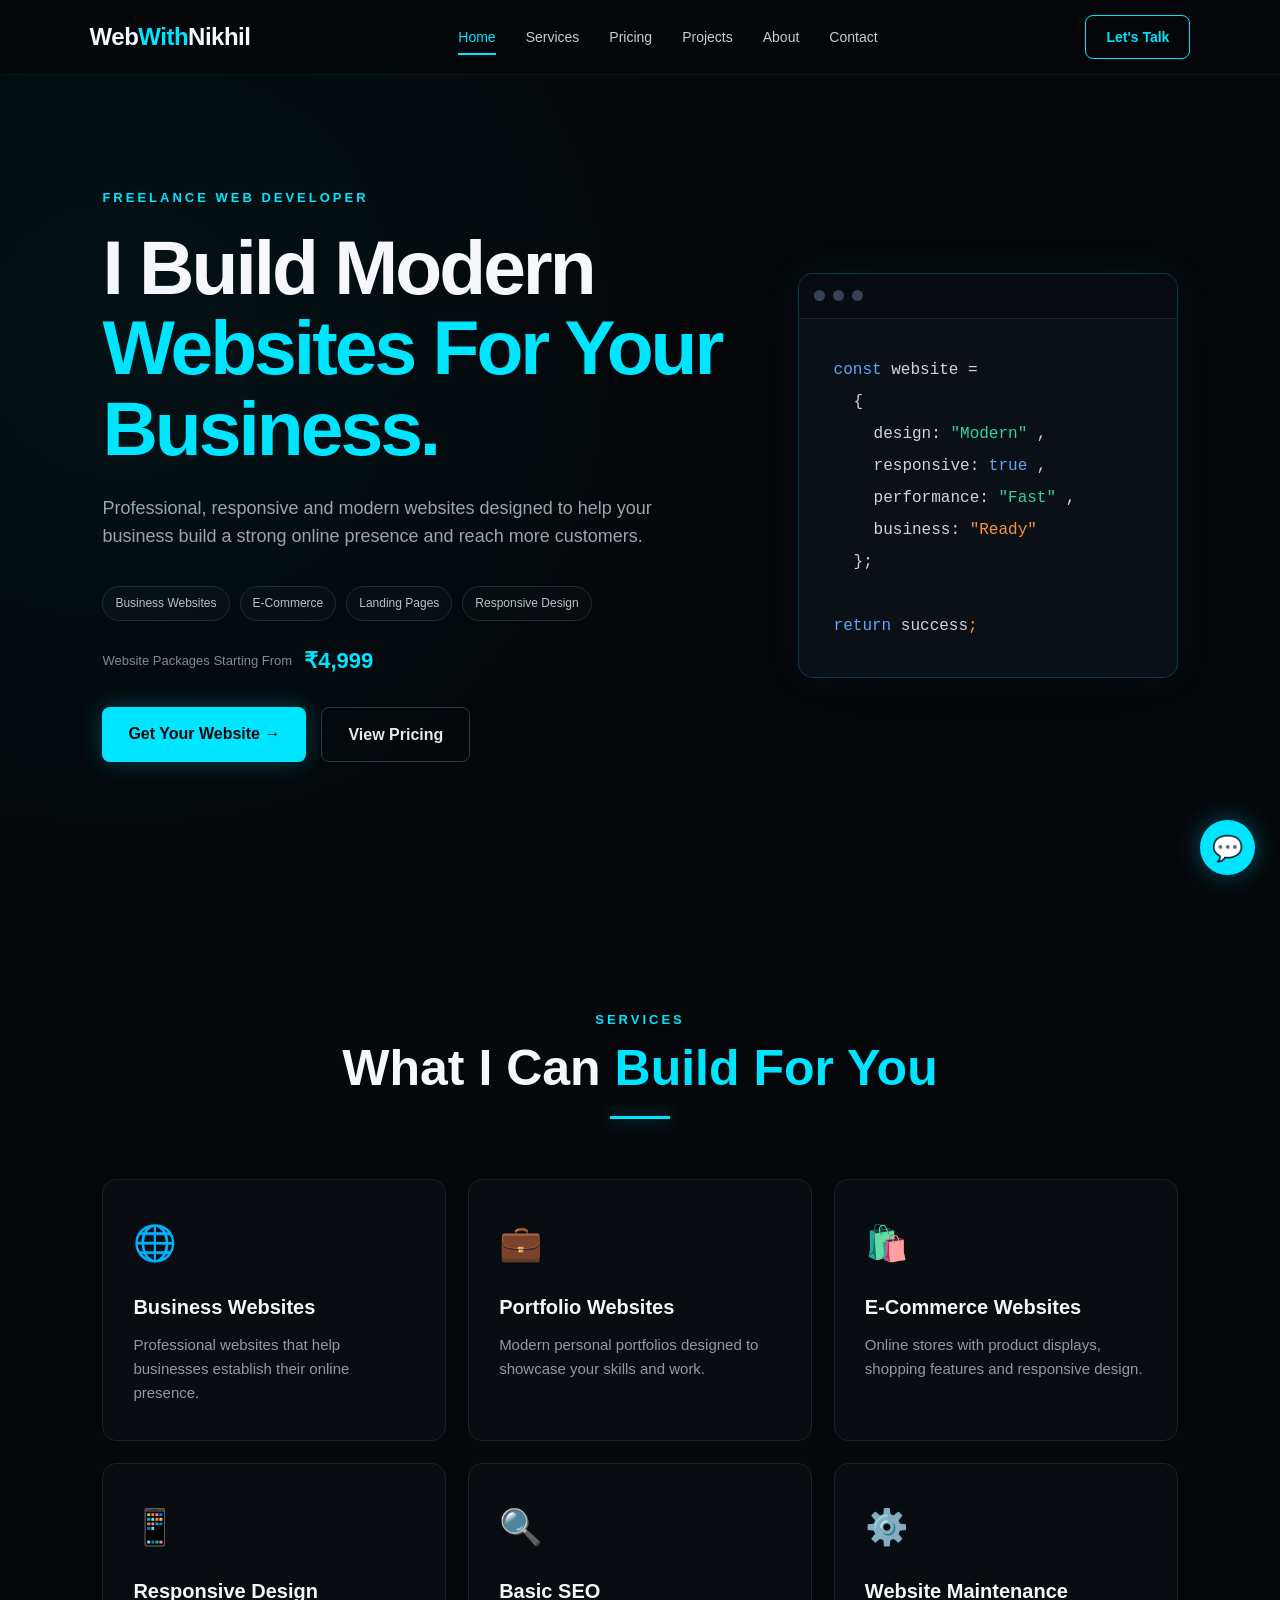
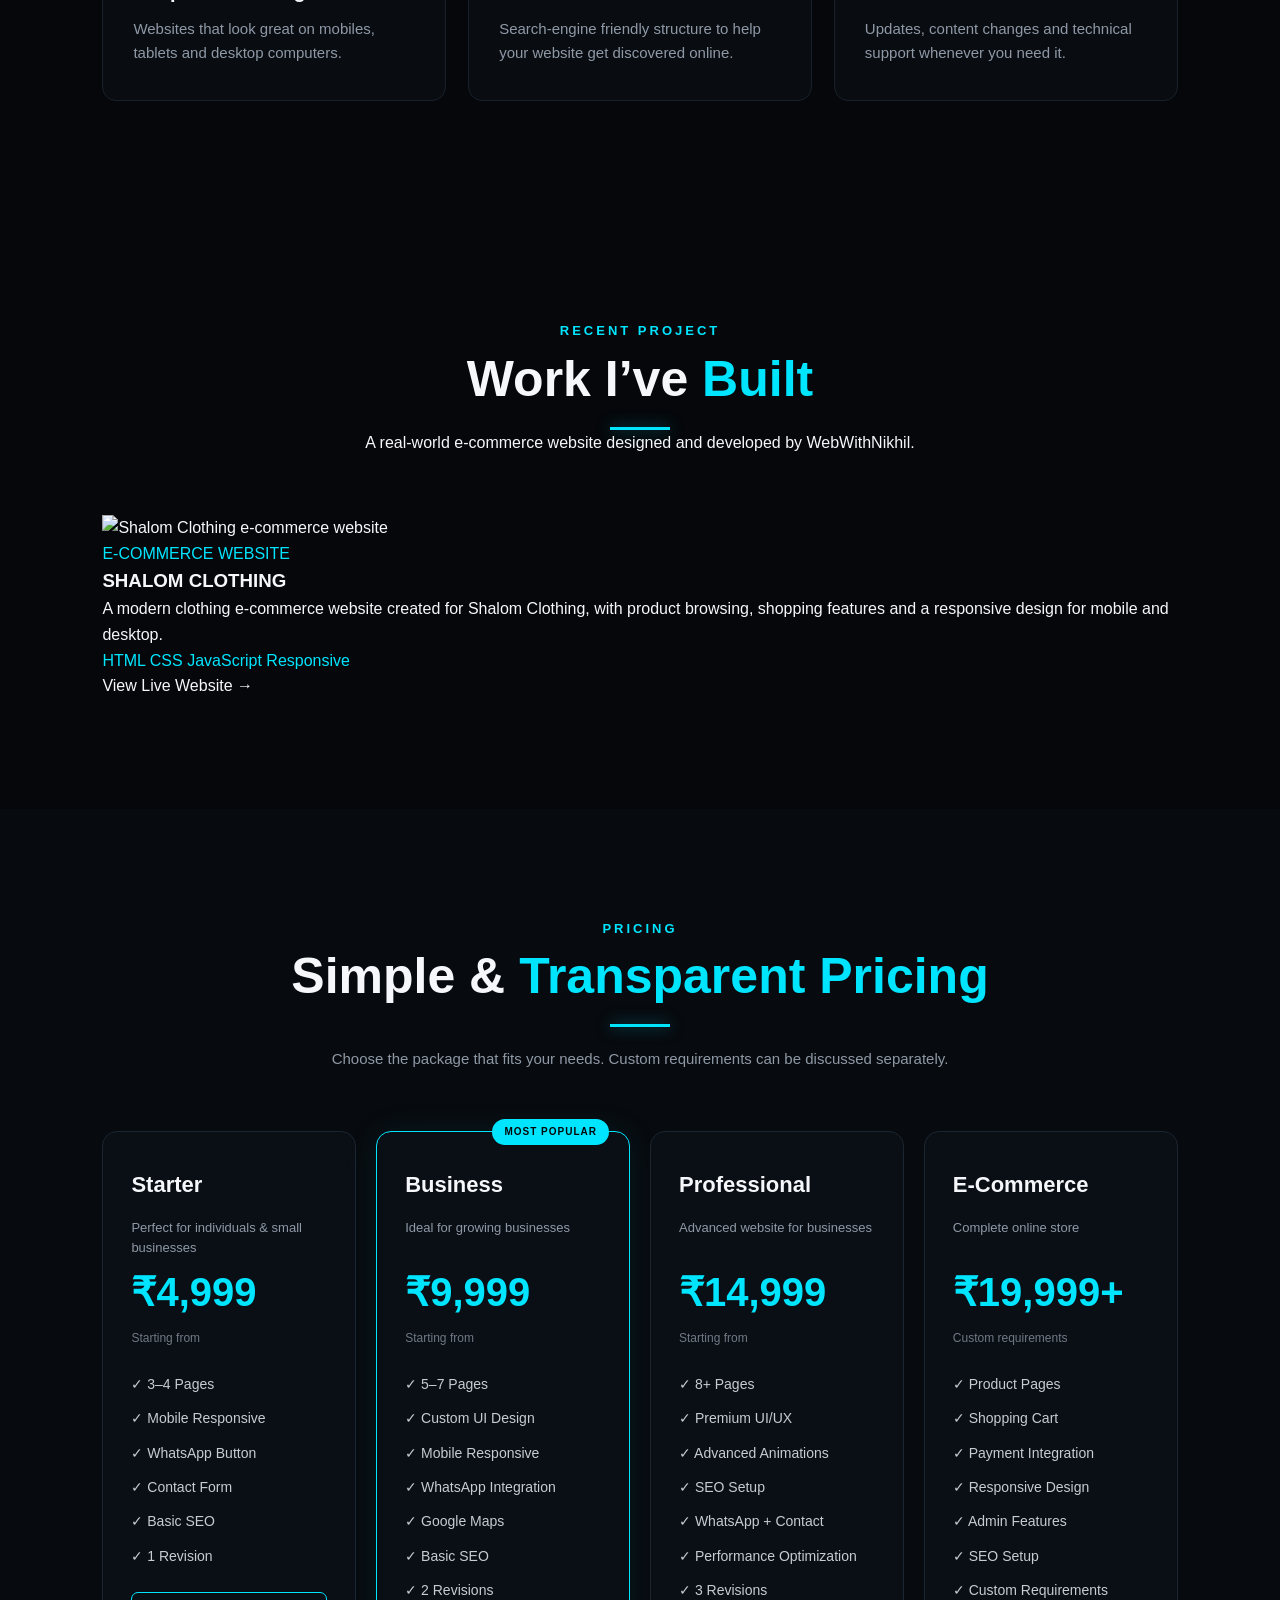
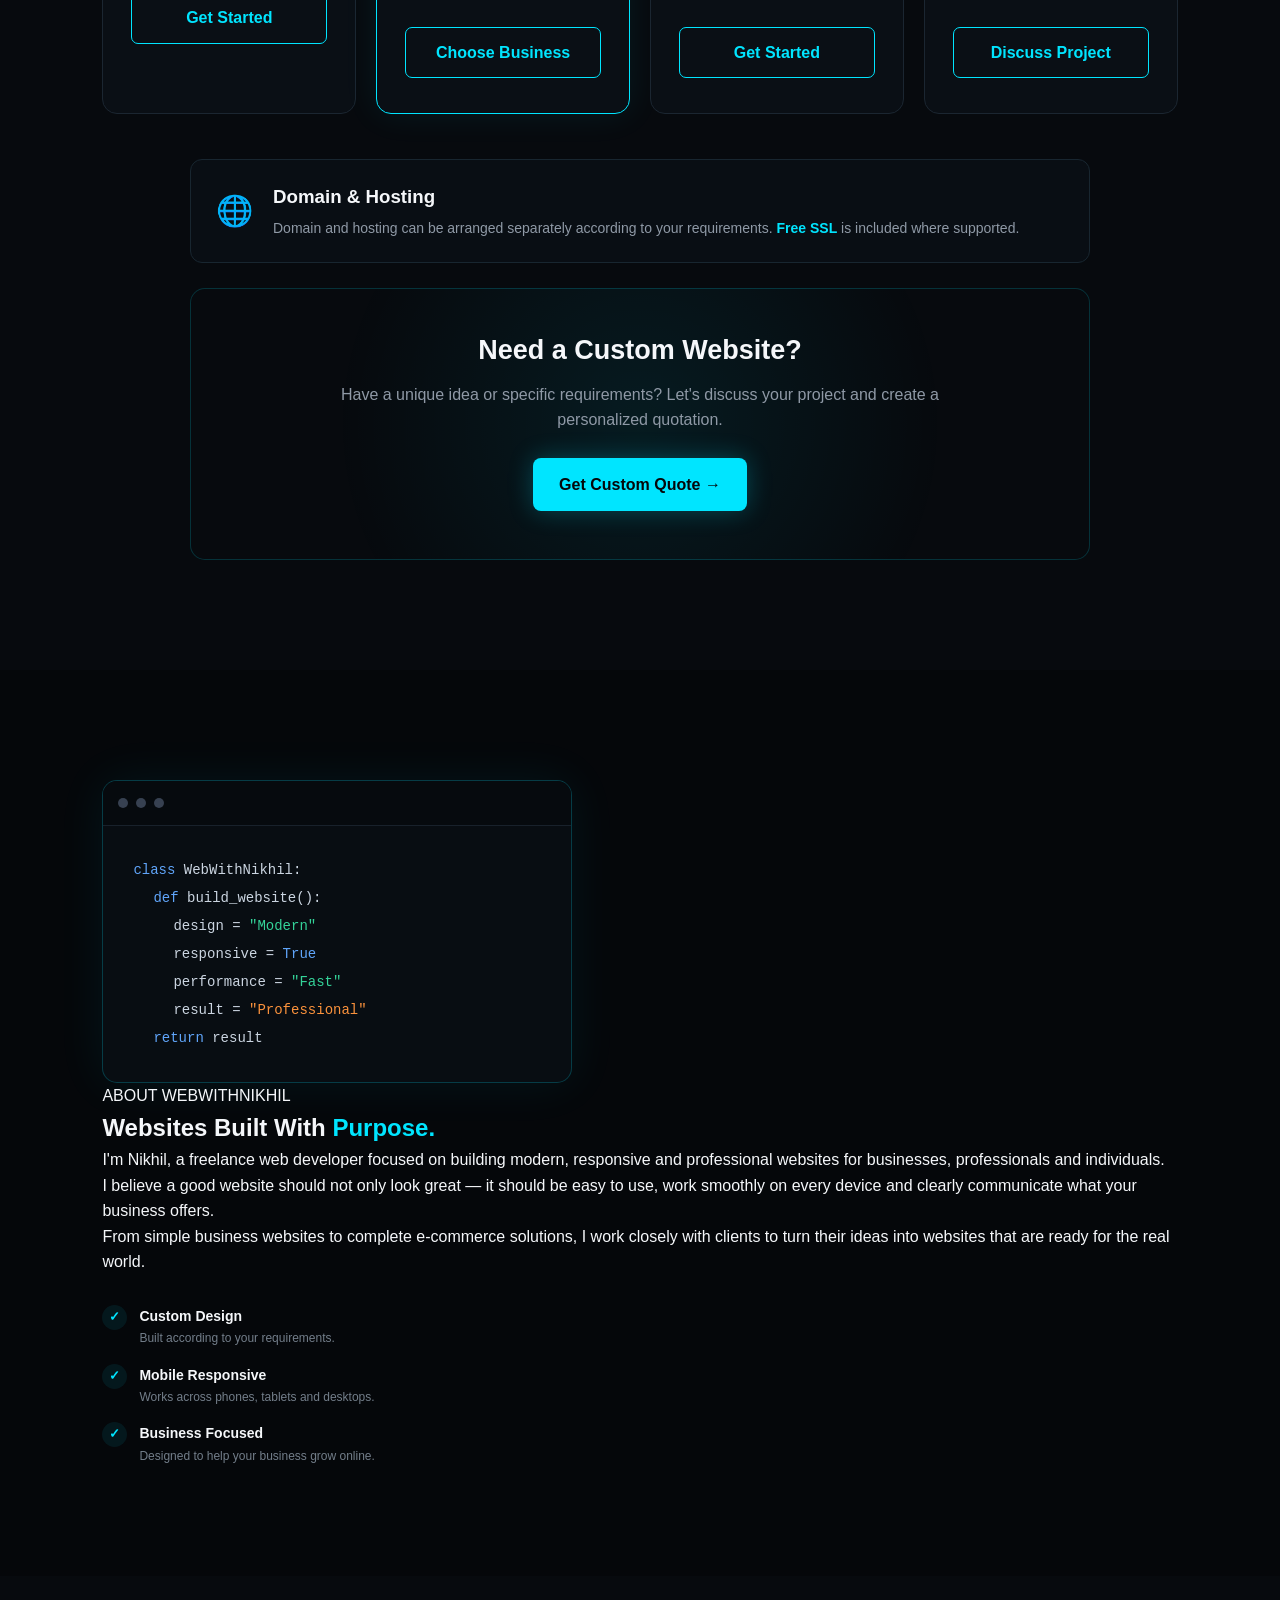
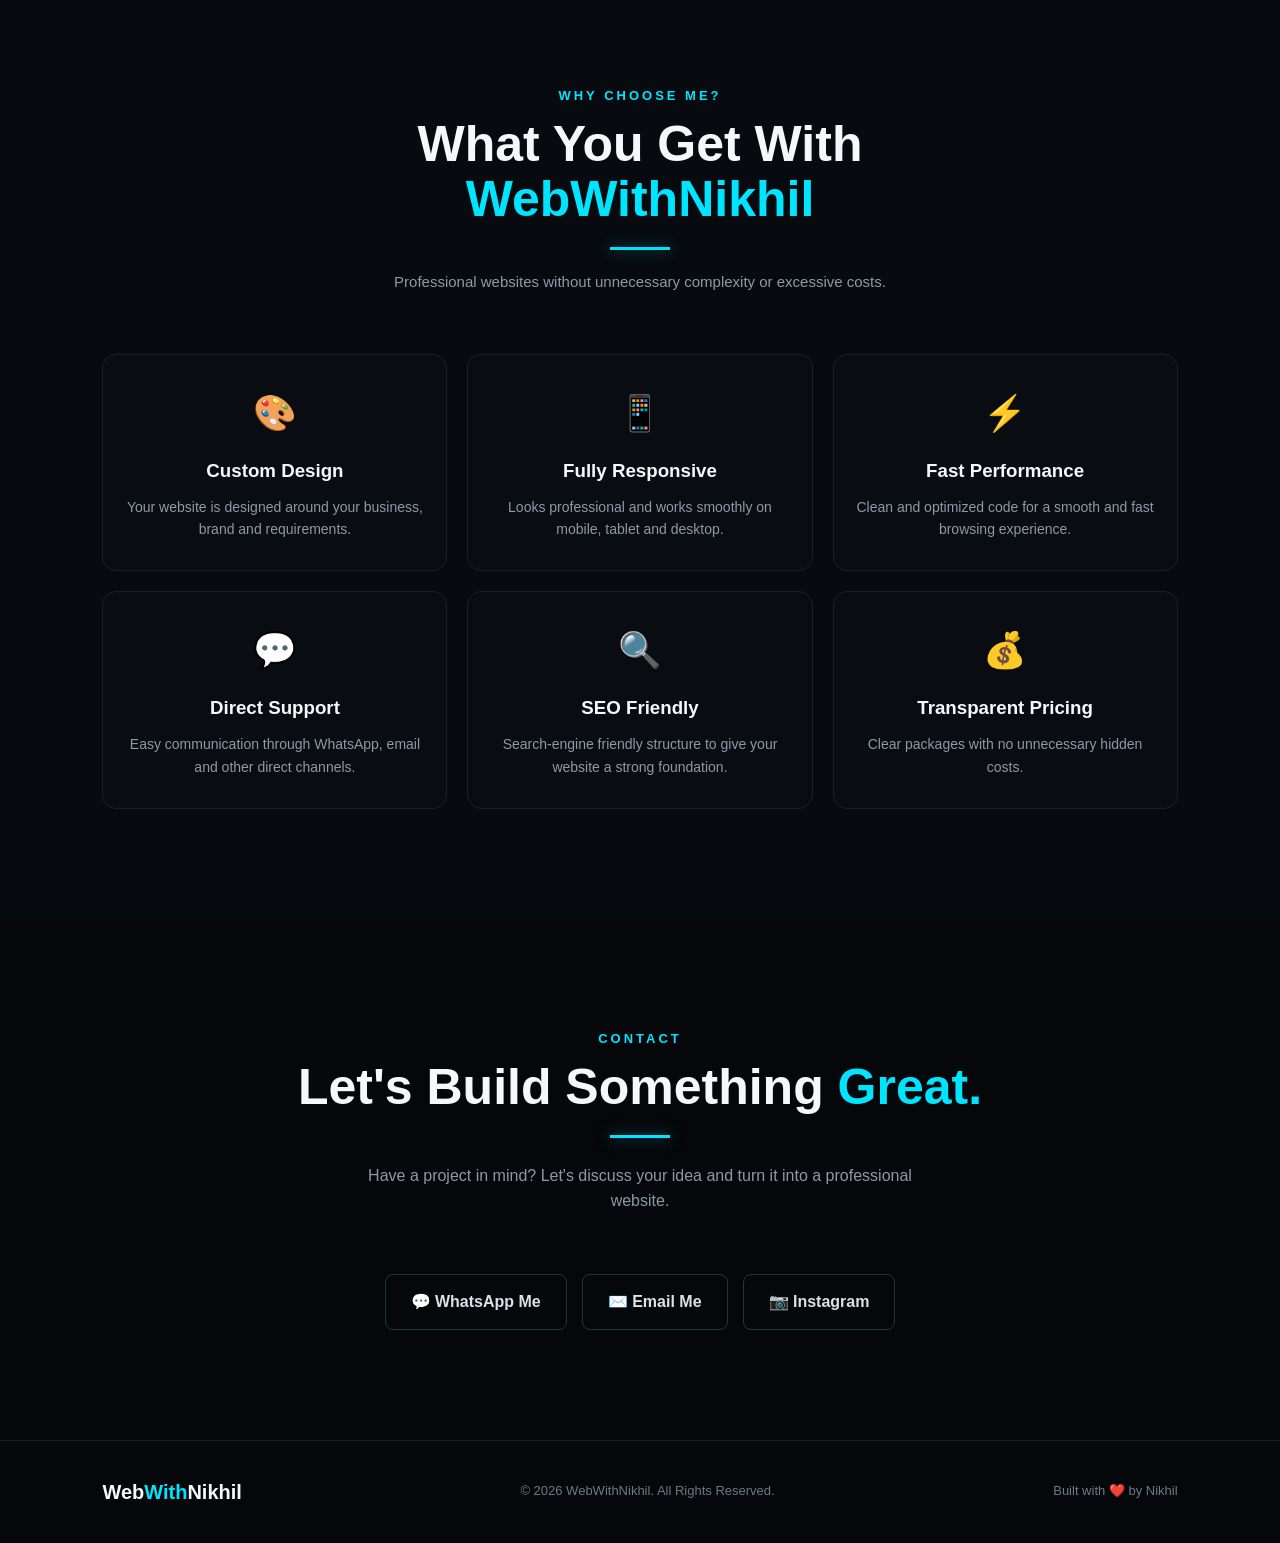
==== commit 06708251: "Update index.html" ====
--- a/WebWithNikhil/index.html
+++ b/WebWithNikhil/index.html
@@ -69,6 +69,7 @@
         <a href="#home">Home</a>
         <a href="#services">Services</a>
         <a href="#pricing">Pricing</a>
+        <a href="#projects">Projects</a>
         <a href="#about">About</a>
         <a href="#contact">Contact</a>
     </nav>
@@ -311,6 +312,73 @@
         </div>
 
     </section>
+
+
+
+<!-- ================= PROJECTS ================= -->
+
+<section id="projects" class="section projects-section">
+
+    <div class="section-heading">
+
+        <p>RECENT PROJECT</p>
+
+        <h2>
+            Work I’ve <span>Built</span>
+        </h2>
+
+        <div class="line"></div>
+
+        <p class="projects-intro">
+            A real-world e-commerce website designed and developed
+            by WebWithNikhil.
+        </p>
+
+    </div>
+
+    <div class="project-card">
+
+        <div class="project-image-wrap">
+            <img
+                src="Upload Images/shalom-clothing.png"
+                alt="Shalom Clothing e-commerce website"
+                loading="lazy"
+            >
+        </div>
+
+        <div class="project-content">
+
+            <span class="project-tag">E-COMMERCE WEBSITE</span>
+
+            <h3>SHALOM CLOTHING</h3>
+
+            <p>
+                A modern clothing e-commerce website created for
+                Shalom Clothing, with product browsing, shopping
+                features and a responsive design for mobile and desktop.
+            </p>
+
+            <div class="project-tech">
+                <span>HTML</span>
+                <span>CSS</span>
+                <span>JavaScript</span>
+                <span>Responsive</span>
+            </div>
+
+            <a
+                href="https://shalom-clothing.checkoutnow.workers.dev/"
+                class="project-btn"
+                target="_blank"
+                rel="noopener noreferrer"
+            >
+                View Live Website →
+            </a>
+
+        </div>
+
+    </div>
+
+</section>
 
 
 <!-- ================= PRICING ================= -->
@@ -808,7 +876,7 @@
                 ✉️ Email Me
             </a>
 
-            <a href="https://instagram.com/im_nikhil_vaishnav_003"
+            <a href="https://instagram.com/webwithnikhil.in"
                class="contact-btn"
                target="_blank"
                rel="noopener noreferrer">
@@ -863,4 +931,4 @@
     </button>
 
 </body>
-</html>+</html>
